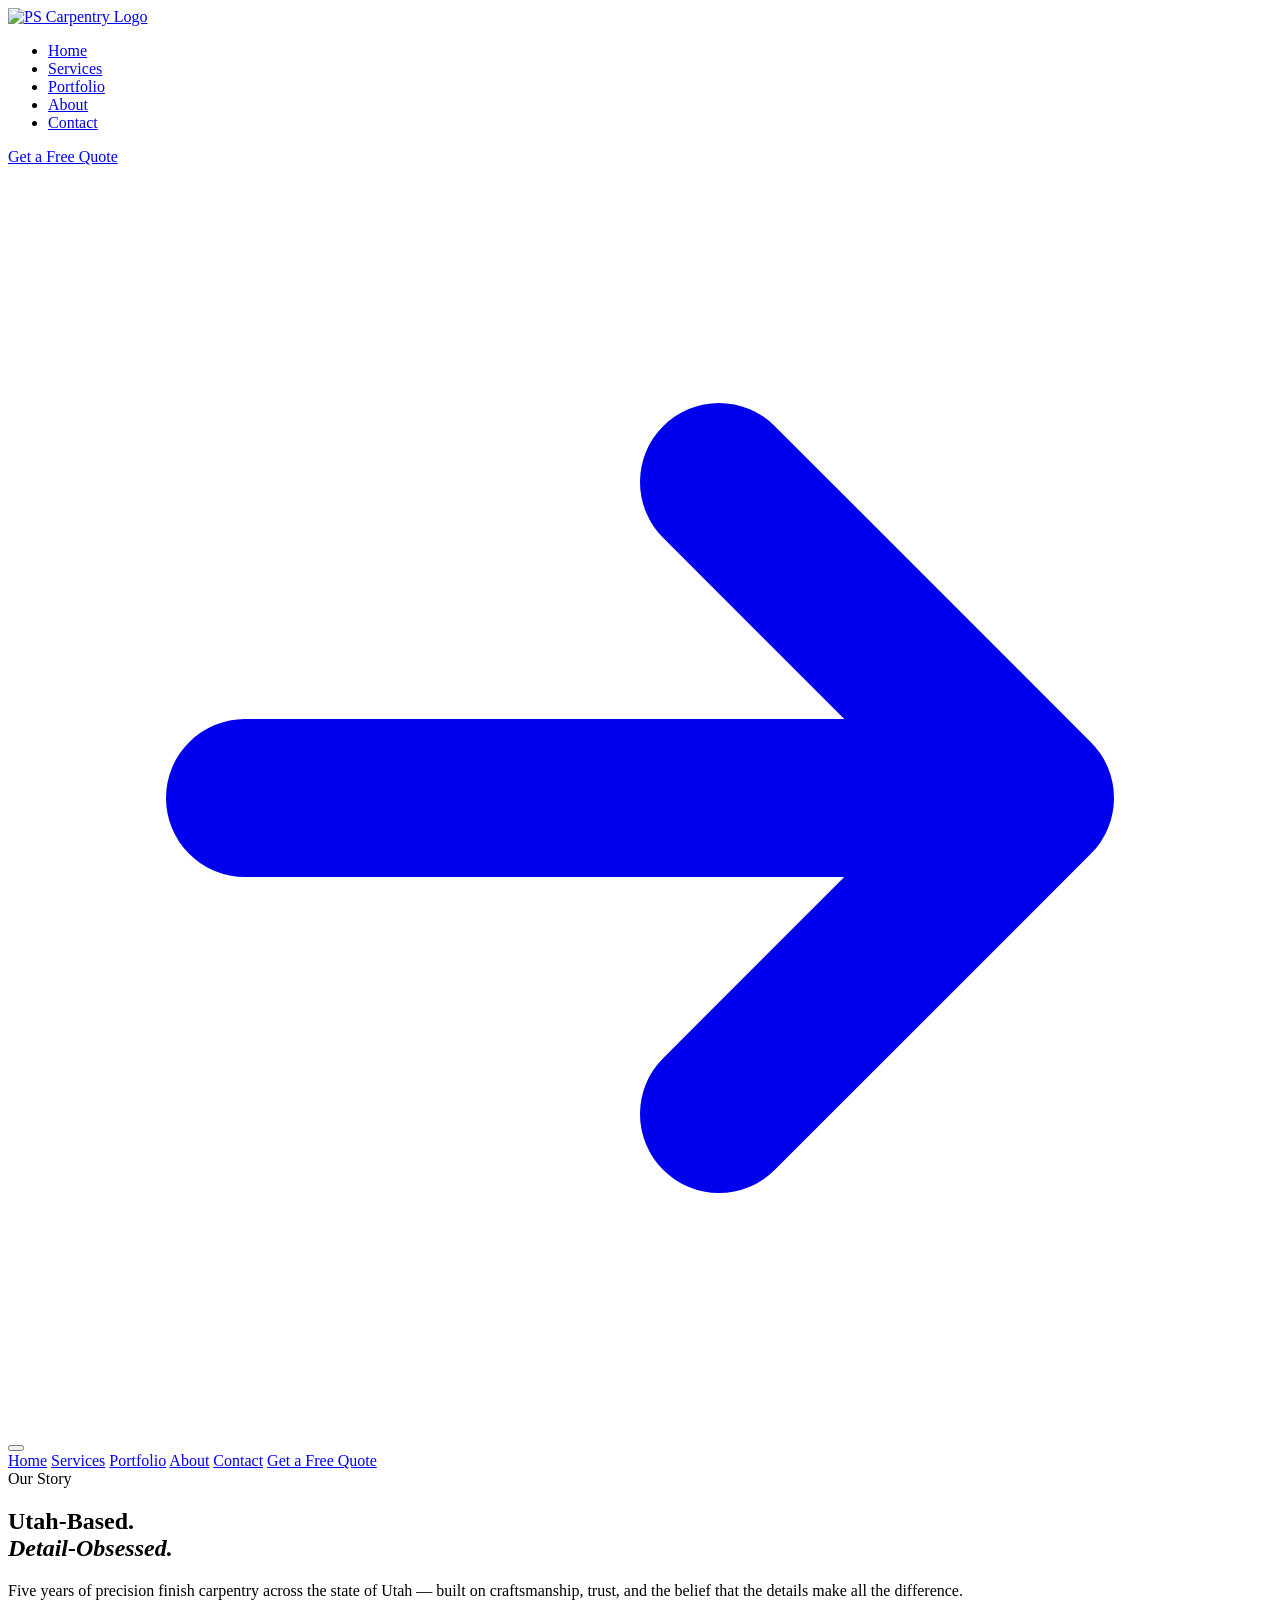
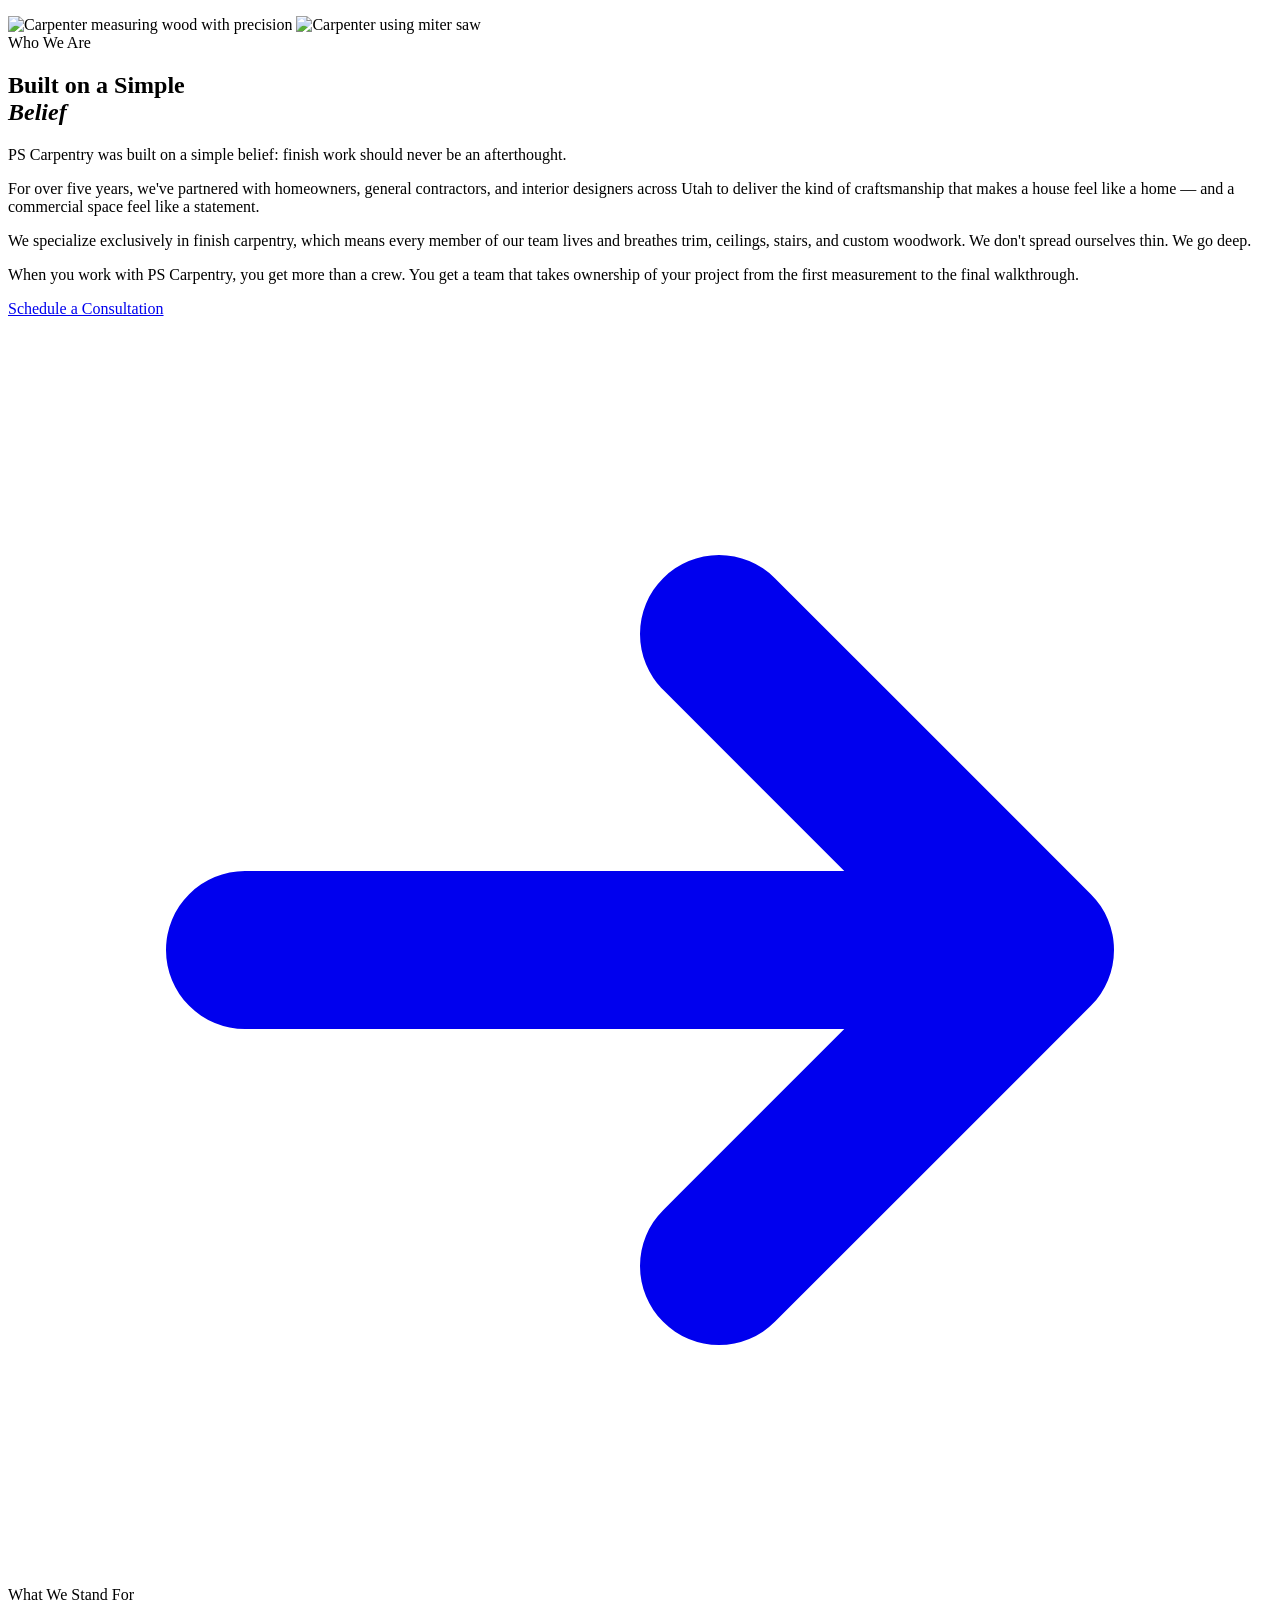
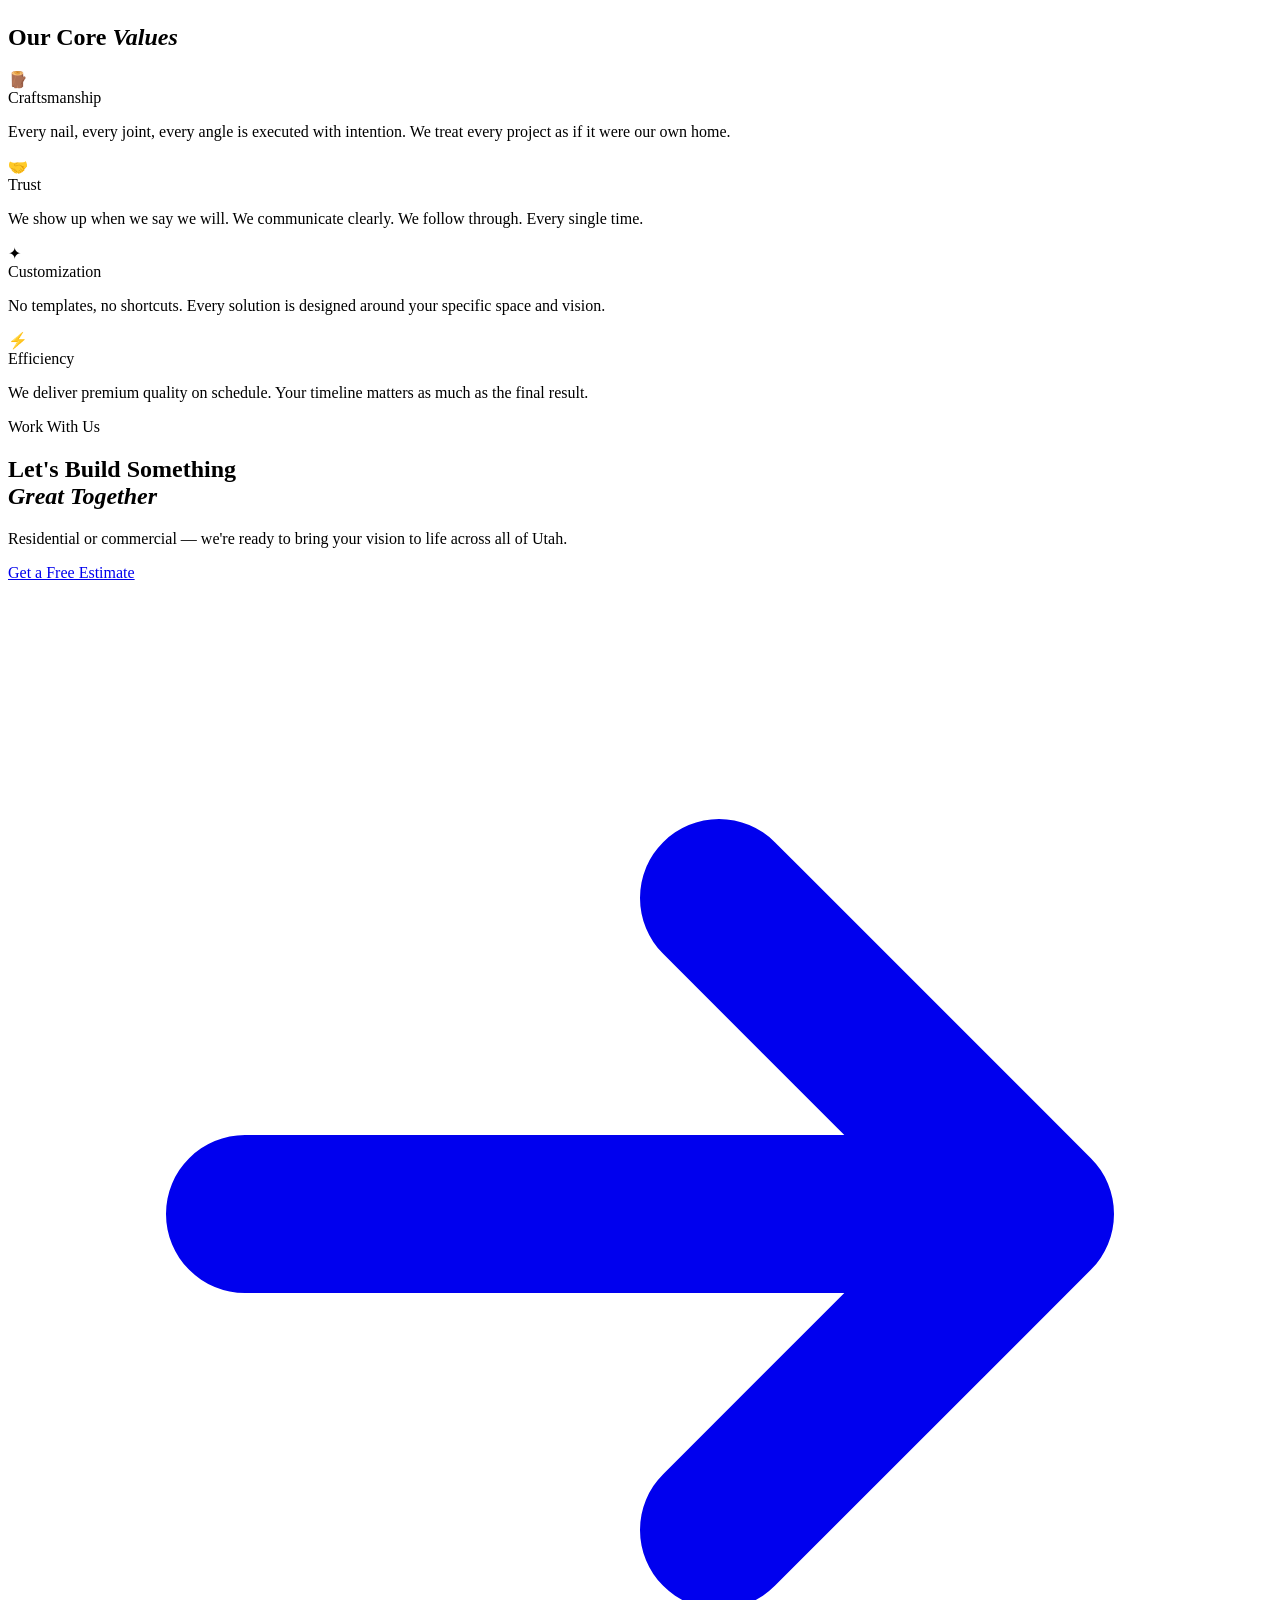
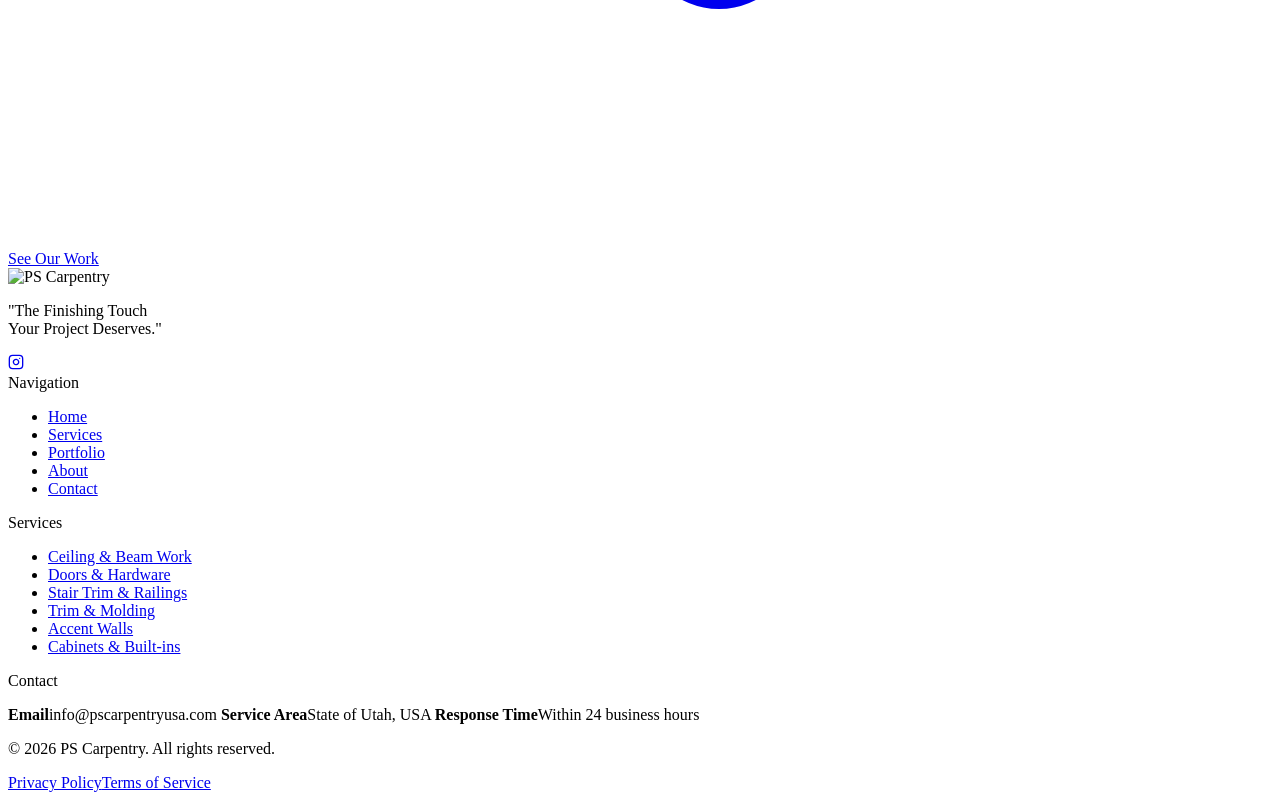
==== about.html @ 9cf77410 "Add files via upload" ====
<!DOCTYPE html>
<html lang="en">
<head>
  <meta charset="UTF-8">
  <meta name="viewport" content="width=device-width, initial-scale=1.0">
  <title>About Us | PS Carpentry — Utah's Finish Carpentry Experts</title>
  <meta name="description" content="5 years delivering precision finish carpentry across Utah. Learn who we are and why clients trust PS Carpentry for every detail.">
  <link rel="canonical" href="https://pscarpentryusa.com/about.html">
  <link rel="icon" type="image/png" href="assets/images/logo.png">
  <link rel="preconnect" href="https://fonts.googleapis.com">
  <link rel="preconnect" href="https://fonts.gstatic.com" crossorigin>
  <link href="https://fonts.googleapis.com/css2?family=Playfair+Display:ital,wght@0,400;0,600;0,700;1,400&family=Raleway:wght@300;400;500;600;700;800&family=Inter:wght@300;400;500&display=swap" rel="stylesheet">
  <link rel="stylesheet" href="assets/css/style.css">
</head>
<body>

  <nav class="nav" aria-label="Main navigation">
    <div class="nav__inner">
      <a href="index.html" class="nav__logo"><img src="assets/images/logo.png" alt="PS Carpentry Logo"></a>
      <ul class="nav__links" role="list">
        <li><a href="index.html">Home</a></li>
        <li><a href="services.html">Services</a></li>
        <li><a href="portfolio.html">Portfolio</a></li>
        <li><a href="about.html">About</a></li>
        <li><a href="contact.html">Contact</a></li>
      </ul>
      <div class="nav__cta">
        <a href="contact.html" class="btn btn-primary">Get a Free Quote
          <svg viewBox="0 0 16 16" fill="none" stroke="currentColor" stroke-width="2" stroke-linecap="round" stroke-linejoin="round"><path d="M3 8h10M9 4l4 4-4 4"/></svg>
        </a>
      </div>
      <button class="nav__hamburger" aria-label="Open menu"><span></span><span></span><span></span></button>
    </div>
  </nav>
  <div class="nav__mobile">
    <a href="index.html">Home</a>
    <a href="services.html">Services</a>
    <a href="portfolio.html">Portfolio</a>
    <a href="about.html">About</a>
    <a href="contact.html">Contact</a>
    <a href="contact.html" class="btn btn-primary">Get a Free Quote</a>
  </div>

  <!-- PAGE HEADER -->
  <section class="page-header">
    <div class="container">
      <span class="section-label page-header__label reveal">Our Story</span>
      <h1 class="section-title reveal reveal-delay-1">Utah-Based.<br><em>Detail-Obsessed.</em></h1>
      <div class="divider reveal reveal-delay-2"></div>
      <p class="section-sub reveal reveal-delay-3">Five years of precision finish carpentry across the state of Utah — built on craftsmanship, trust, and the belief that the details make all the difference.</p>
    </div>
  </section>

  <!-- STORY SECTION -->
  <section class="about-story section">
    <div class="container">
      <div class="about-story__grid">
        <div class="about-story__images reveal">
          <img src="assets/images/portfolio/about-craft-1.jpg" alt="Carpenter measuring wood with precision" class="img-tall">
          <img src="assets/images/portfolio/about-craft-2.jpg" alt="Carpenter using miter saw" style="align-self:end;">
        </div>

        <div class="about-story__content reveal reveal-delay-2">
          <span class="section-label">Who We Are</span>
          <h2 class="section-title">Built on a Simple<br><em>Belief</em></h2>
          <div class="divider"></div>
          <p>PS Carpentry was built on a simple belief: finish work should never be an afterthought.</p>
          <p>For over five years, we've partnered with homeowners, general contractors, and interior designers across Utah to deliver the kind of craftsmanship that makes a house feel like a home — and a commercial space feel like a statement.</p>
          <p>We specialize exclusively in finish carpentry, which means every member of our team lives and breathes trim, ceilings, stairs, and custom woodwork. We don't spread ourselves thin. We go deep.</p>
          <p>When you work with PS Carpentry, you get more than a crew. You get a team that takes ownership of your project from the first measurement to the final walkthrough.</p>
          <a href="contact.html" class="btn btn-primary mt-2">
            Schedule a Consultation
            <svg viewBox="0 0 16 16" fill="none" stroke="currentColor" stroke-width="2" stroke-linecap="round" stroke-linejoin="round"><path d="M3 8h10M9 4l4 4-4 4"/></svg>
          </a>
        </div>
      </div>
    </div>
  </section>

  <!-- VALUES -->
  <section class="about-values section">
    <div class="container">
      <div class="about-values__header reveal">
        <span class="section-label" style="color:var(--red)">What We Stand For</span>
        <h2 class="section-title" style="color:var(--dark)">Our Core <em style="color:var(--wood)">Values</em></h2>
        <div class="divider divider-center"></div>
      </div>
      <div class="values-grid">
        <div class="value-card reveal reveal-delay-1">
          <div class="value-card__icon">🪵</div>
          <div class="value-card__title">Craftsmanship</div>
          <p>Every nail, every joint, every angle is executed with intention. We treat every project as if it were our own home.</p>
        </div>
        <div class="value-card reveal reveal-delay-2">
          <div class="value-card__icon">🤝</div>
          <div class="value-card__title">Trust</div>
          <p>We show up when we say we will. We communicate clearly. We follow through. Every single time.</p>
        </div>
        <div class="value-card reveal reveal-delay-3">
          <div class="value-card__icon">✦</div>
          <div class="value-card__title">Customization</div>
          <p>No templates, no shortcuts. Every solution is designed around your specific space and vision.</p>
        </div>
        <div class="value-card reveal reveal-delay-4">
          <div class="value-card__icon">⚡</div>
          <div class="value-card__title">Efficiency</div>
          <p>We deliver premium quality on schedule. Your timeline matters as much as the final result.</p>
        </div>
      </div>
    </div>
  </section>

  <!-- CTA -->
  <section class="cta-banner">
    <div class="container">
      <div class="cta-banner__inner">
        <div class="cta-banner__text reveal">
          <span class="section-label">Work With Us</span>
          <h2 class="section-title">Let's Build Something<br><em>Great Together</em></h2>
          <p>Residential or commercial — we're ready to bring your vision to life across all of Utah.</p>
        </div>
        <div class="cta-banner__actions reveal reveal-delay-2">
          <a href="contact.html" class="btn btn-primary">
            Get a Free Estimate
            <svg viewBox="0 0 16 16" fill="none" stroke="currentColor" stroke-width="2" stroke-linecap="round" stroke-linejoin="round"><path d="M3 8h10M9 4l4 4-4 4"/></svg>
          </a>
          <a href="portfolio.html" class="btn btn-outline">See Our Work</a>
        </div>
      </div>
    </div>
  </section>

  <footer class="footer">
    <div class="container">
      <div class="footer__top">
        <div class="footer__brand">
          <div class="footer__logo"><img src="assets/images/logo.png" alt="PS Carpentry"></div>
          <p class="footer__tagline">"The Finishing Touch<br>Your Project Deserves."</p>
          <div class="footer__social">
            <a href="https://www.instagram.com/pscarpentryusa/" target="_blank" rel="noopener" aria-label="Instagram">
              <svg width="16" height="16" viewBox="0 0 24 24" fill="none" stroke="currentColor" stroke-width="2" stroke-linecap="round" stroke-linejoin="round"><rect x="2" y="2" width="20" height="20" rx="5" ry="5"/><path d="M16 11.37A4 4 0 1112.63 8 4 4 0 0116 11.37z"/><line x1="17.5" y1="6.5" x2="17.51" y2="6.5"/></svg>
            </a>
          </div>
        </div>
        <div class="footer__col">
          <div class="footer__col-title">Navigation</div>
          <ul>
            <li><a href="index.html">Home</a></li>
            <li><a href="services.html">Services</a></li>
            <li><a href="portfolio.html">Portfolio</a></li>
            <li><a href="about.html">About</a></li>
            <li><a href="contact.html">Contact</a></li>
          </ul>
        </div>
        <div class="footer__col">
          <div class="footer__col-title">Services</div>
          <ul>
            <li><a href="services.html">Ceiling & Beam Work</a></li>
            <li><a href="services.html">Doors & Hardware</a></li>
            <li><a href="services.html">Stair Trim & Railings</a></li>
            <li><a href="services.html">Trim & Molding</a></li>
            <li><a href="services.html">Accent Walls</a></li>
            <li><a href="services.html">Cabinets & Built-ins</a></li>
          </ul>
        </div>
        <div class="footer__col footer__contact">
          <div class="footer__col-title">Contact</div>
          <p>
            <strong>Email</strong>info@pscarpentryusa.com
            <strong>Service Area</strong>State of Utah, USA
            <strong>Response Time</strong>Within 24 business hours
          </p>
        </div>
      </div>
      <div class="footer__bottom">
        <p class="footer__copy">&copy; <span id="year"></span> PS Carpentry. All rights reserved.</p>
        <nav class="footer__legal"><a href="#">Privacy Policy</a><a href="#">Terms of Service</a></nav>
      </div>
    </div>
  </footer>

  <script src="assets/js/main.js"></script>
  <script>document.getElementById('year').textContent = new Date().getFullYear();</script>
</body>
</html>
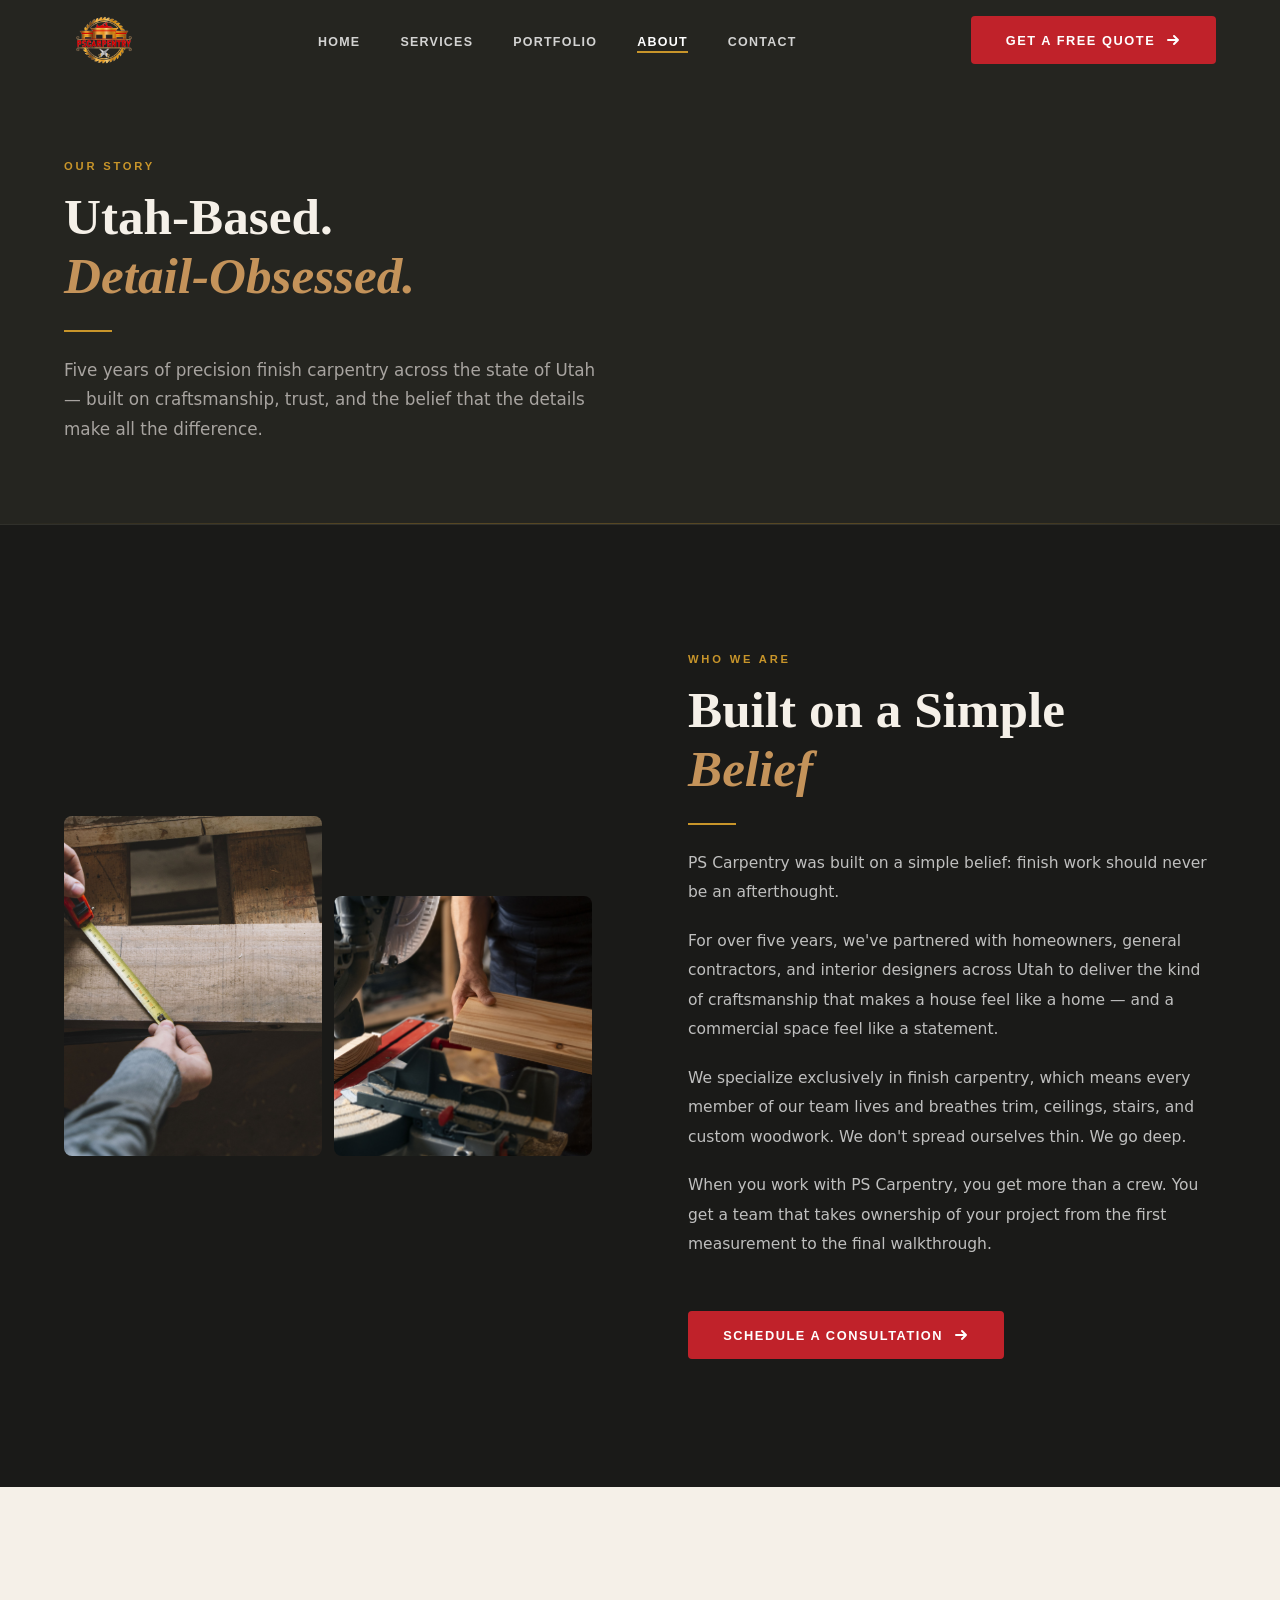
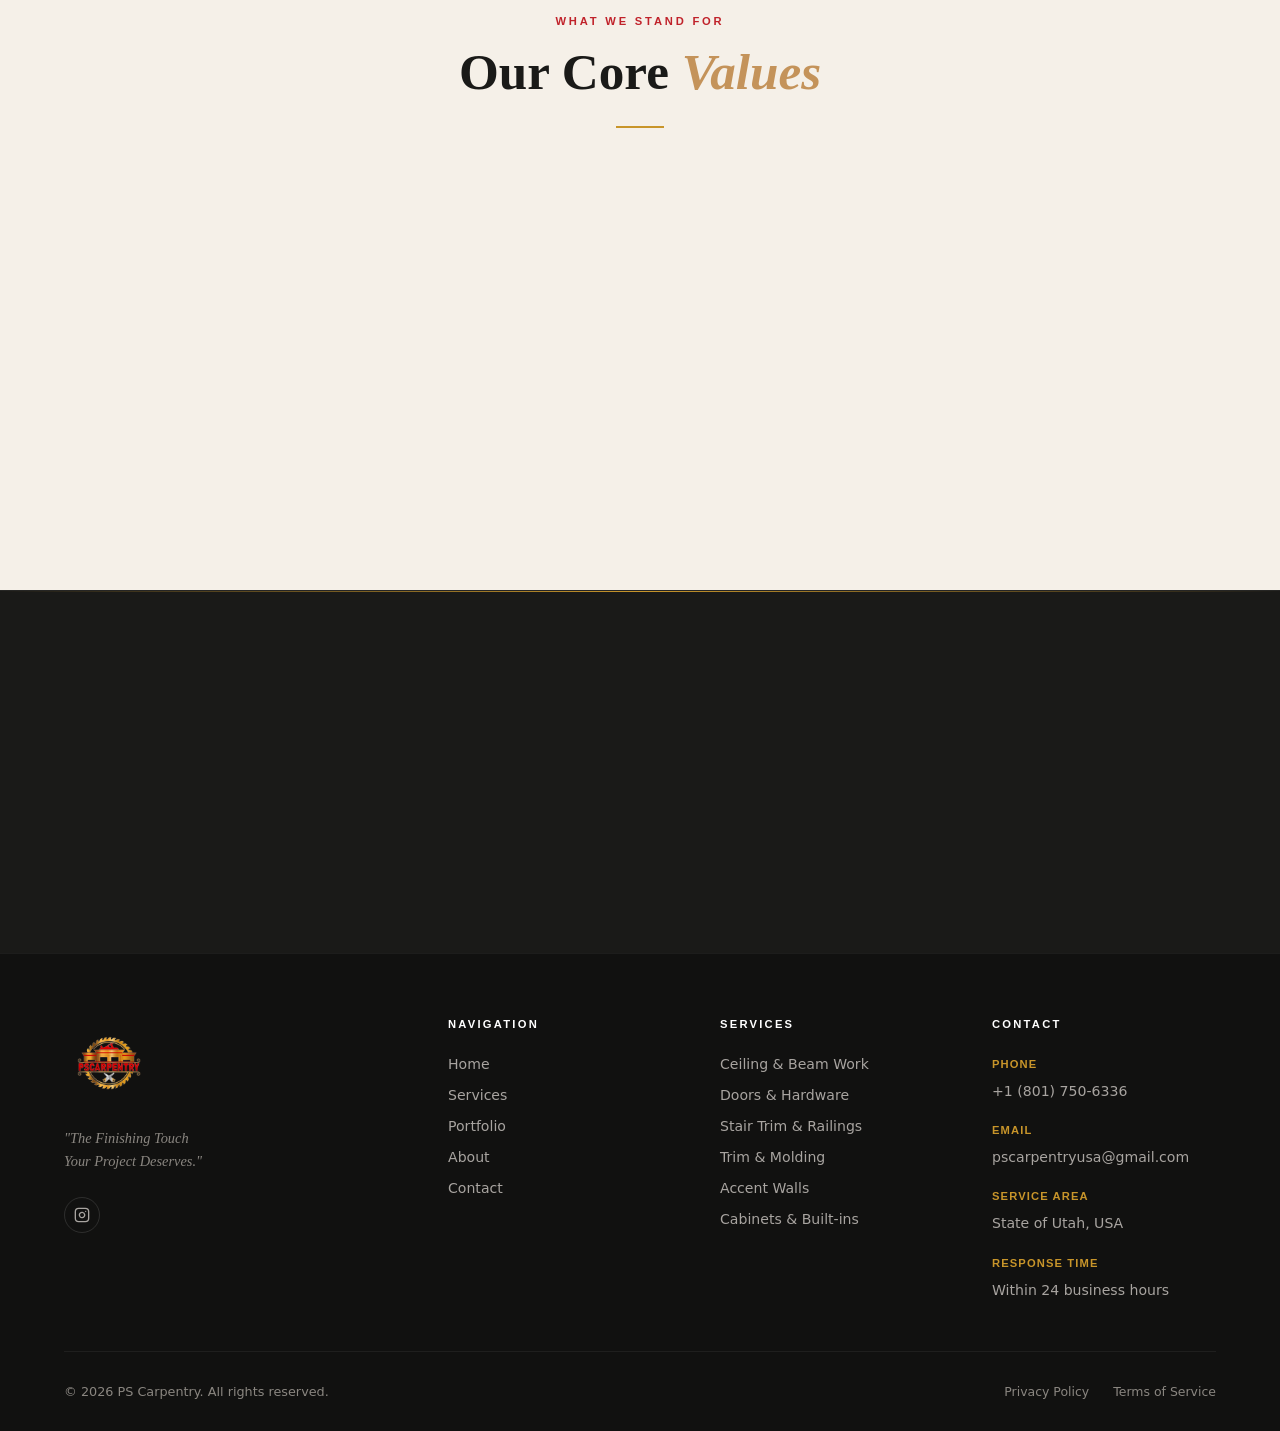
==== commit 9dafc64c: "Add files via upload" ====
--- a/about.html
+++ b/about.html
@@ -1,4 +1,4 @@
-<!DOCTYPE html>
+﻿<!DOCTYPE html>
 <html lang="en">
 <head>
   <meta charset="UTF-8">
@@ -166,7 +166,8 @@
         <div class="footer__col footer__contact">
           <div class="footer__col-title">Contact</div>
           <p>
-            <strong>Email</strong>info@pscarpentryusa.com
+            <strong>Phone</strong>+1 (801) 750-6336
+            <strong>Email</strong>pscarpentryusa@gmail.com
             <strong>Service Area</strong>State of Utah, USA
             <strong>Response Time</strong>Within 24 business hours
           </p>
--- a/assets/css/style.css
+++ b/assets/css/style.css
@@ -0,0 +1,1628 @@
+/* ============================================================
+   PS CARPENTRY — DESIGN SYSTEM
+   pscarpentryusa.com
+   ============================================================ */
+
+/* ── VARIABLES ─────────────────────────────────────────────── */
+:root {
+  --dark:        #1A1A18;
+  --dark-soft:   #252520;
+  --dark-card:   #2E2E29;
+  --cream:       #F5F0E8;
+  --cream-light: #FAF7F2;
+  --cream-dark:  #EDE8DF;
+  --wood:        #C4935A;
+  --wood-light:  #D4A96A;
+  --red:         #C0222A;
+  --red-dark:    #A01D23;
+  --gold:        #C8952A;
+  --gold-light:  #D4A83A;
+  --stone:       #8A8680;
+  --stone-light: #A8A4A0;
+  --white:       #FFFFFF;
+
+  --font-serif: 'Playfair Display', Georgia, serif;
+  --font-sans:  'Raleway', sans-serif;
+  --font-body:  'Inter', system-ui, sans-serif;
+
+  --ease: cubic-bezier(0.25, 0.46, 0.45, 0.94);
+  --ease-out: cubic-bezier(0.16, 1, 0.3, 1);
+  --transition: 0.35s var(--ease);
+
+  --max-w: 1280px;
+  --nav-h: 80px;
+
+  --radius-sm: 4px;
+  --radius:    8px;
+  --radius-lg: 16px;
+}
+
+/* ── RESET ──────────────────────────────────────────────────── */
+*, *::before, *::after { box-sizing: border-box; margin: 0; padding: 0; }
+
+html { scroll-behavior: smooth; font-size: 16px; }
+
+body {
+  font-family: var(--font-body);
+  background: var(--dark);
+  color: var(--cream);
+  overflow-x: hidden;
+  -webkit-font-smoothing: antialiased;
+}
+
+img, video { max-width: 100%; display: block; }
+a { text-decoration: none; color: inherit; }
+ul { list-style: none; }
+button { cursor: pointer; border: none; background: none; font-family: inherit; }
+
+/* ── TYPOGRAPHY ─────────────────────────────────────────────── */
+h1, h2, h3, h4 { font-family: var(--font-serif); line-height: 1.2; }
+
+.section-label {
+  font-family: var(--font-sans);
+  font-size: 0.7rem;
+  font-weight: 700;
+  letter-spacing: 0.25em;
+  text-transform: uppercase;
+  color: var(--gold);
+  display: block;
+  margin-bottom: 1rem;
+}
+
+.section-title {
+  font-size: clamp(2rem, 4vw, 3.2rem);
+  font-weight: 600;
+  line-height: 1.15;
+}
+
+.section-title em { font-style: italic; color: var(--wood); }
+
+.section-sub {
+  font-family: var(--font-body);
+  font-size: 1.05rem;
+  color: var(--stone-light);
+  line-height: 1.75;
+  max-width: 540px;
+}
+
+/* ── LAYOUT HELPERS ─────────────────────────────────────────── */
+.container {
+  width: 100%;
+  max-width: var(--max-w);
+  margin-inline: auto;
+  padding-inline: clamp(1.25rem, 5vw, 4rem);
+}
+
+.section { padding-block: clamp(5rem, 10vw, 9rem); }
+
+.grid-2 { display: grid; grid-template-columns: 1fr 1fr; gap: 2rem; }
+.grid-3 { display: grid; grid-template-columns: repeat(3, 1fr); gap: 2rem; }
+
+/* ── BUTTONS ────────────────────────────────────────────────── */
+.btn {
+  display: inline-flex;
+  align-items: center;
+  gap: 0.6rem;
+  font-family: var(--font-sans);
+  font-size: 0.8rem;
+  font-weight: 700;
+  letter-spacing: 0.12em;
+  text-transform: uppercase;
+  padding: 1rem 2.2rem;
+  border-radius: var(--radius-sm);
+  transition: var(--transition);
+  white-space: nowrap;
+}
+
+.btn-primary {
+  background: var(--red);
+  color: var(--white);
+}
+.btn-primary:hover {
+  background: var(--red-dark);
+  transform: translateY(-2px);
+  box-shadow: 0 8px 24px rgba(192,34,42,0.35);
+}
+
+.btn-outline {
+  background: transparent;
+  color: var(--white);
+  border: 1.5px solid rgba(255,255,255,0.45);
+}
+.btn-outline:hover {
+  border-color: var(--white);
+  background: rgba(255,255,255,0.08);
+  transform: translateY(-2px);
+}
+
+.btn-gold {
+  background: var(--gold);
+  color: var(--dark);
+}
+.btn-gold:hover {
+  background: var(--gold-light);
+  transform: translateY(-2px);
+  box-shadow: 0 8px 24px rgba(200,149,42,0.35);
+}
+
+.btn svg { width: 16px; height: 16px; transition: transform 0.25s var(--ease); }
+.btn:hover svg { transform: translateX(3px); }
+
+/* ── DIVIDER ────────────────────────────────────────────────── */
+.divider {
+  width: 48px;
+  height: 2px;
+  background: var(--gold);
+  margin-block: 1.5rem;
+}
+.divider-center { margin-inline: auto; }
+
+/* ── SCROLL REVEAL ──────────────────────────────────────────── */
+.reveal {
+  opacity: 0;
+  transform: translateY(32px);
+  transition: opacity 0.7s var(--ease-out), transform 0.7s var(--ease-out);
+}
+.reveal.visible {
+  opacity: 1;
+  transform: translateY(0);
+}
+.reveal-delay-1 { transition-delay: 0.1s; }
+.reveal-delay-2 { transition-delay: 0.2s; }
+.reveal-delay-3 { transition-delay: 0.3s; }
+.reveal-delay-4 { transition-delay: 0.4s; }
+.reveal-delay-5 { transition-delay: 0.5s; }
+
+/* ════════════════════════════════════════════════════════════
+   NAV
+════════════════════════════════════════════════════════════ */
+.nav {
+  position: fixed;
+  top: 0;
+  left: 0;
+  right: 0;
+  z-index: 1000;
+  height: var(--nav-h);
+  display: flex;
+  align-items: center;
+  transition: background var(--transition), box-shadow var(--transition);
+}
+
+.nav.scrolled {
+  background: var(--dark);
+  box-shadow: 0 1px 0 rgba(255,255,255,0.06);
+}
+
+.nav__inner {
+  display: flex;
+  align-items: center;
+  justify-content: space-between;
+  width: 100%;
+  max-width: var(--max-w);
+  margin-inline: auto;
+  padding-inline: clamp(1.25rem, 5vw, 4rem);
+}
+
+.nav__logo {
+  display: flex;
+  align-items: center;
+  flex-shrink: 0;
+}
+.nav__logo img {
+  height: 80px;
+  width: auto;
+  object-fit: contain;
+}
+
+.nav__links {
+  display: flex;
+  align-items: center;
+  gap: 2.5rem;
+}
+
+.nav__links a {
+  font-family: var(--font-sans);
+  font-size: 0.78rem;
+  font-weight: 600;
+  letter-spacing: 0.1em;
+  text-transform: uppercase;
+  color: rgba(255,255,255,0.8);
+  transition: color var(--transition);
+  position: relative;
+}
+
+.nav__links a::after {
+  content: '';
+  position: absolute;
+  bottom: -4px;
+  left: 0;
+  width: 0;
+  height: 1.5px;
+  background: var(--gold);
+  transition: width var(--transition);
+}
+
+.nav__links a:hover,
+.nav__links a.active {
+  color: var(--white);
+}
+.nav__links a:hover::after,
+.nav__links a.active::after {
+  width: 100%;
+}
+
+.nav__cta {
+  display: flex;
+  align-items: center;
+  gap: 1rem;
+}
+
+.nav__hamburger {
+  display: none;
+  flex-direction: column;
+  gap: 5px;
+  padding: 8px;
+  cursor: pointer;
+}
+.nav__hamburger span {
+  display: block;
+  width: 24px;
+  height: 2px;
+  background: var(--white);
+  transition: var(--transition);
+  transform-origin: center;
+}
+.nav__hamburger.open span:nth-child(1) { transform: rotate(45deg) translate(5px, 5px); }
+.nav__hamburger.open span:nth-child(2) { opacity: 0; }
+.nav__hamburger.open span:nth-child(3) { transform: rotate(-45deg) translate(5px, -5px); }
+
+/* Mobile Nav */
+.nav__mobile {
+  display: none;
+  position: fixed;
+  top: var(--nav-h);
+  left: 0;
+  right: 0;
+  background: var(--dark);
+  border-top: 1px solid rgba(255,255,255,0.07);
+  padding: 2rem clamp(1.25rem, 5vw, 4rem);
+  z-index: 999;
+  flex-direction: column;
+  gap: 0;
+  transform: translateY(-10px);
+  opacity: 0;
+  pointer-events: none;
+  transition: opacity 0.3s var(--ease), transform 0.3s var(--ease);
+}
+.nav__mobile.open {
+  display: flex;
+  opacity: 1;
+  transform: translateY(0);
+  pointer-events: all;
+}
+.nav__mobile a {
+  font-family: var(--font-sans);
+  font-size: 1rem;
+  font-weight: 600;
+  letter-spacing: 0.08em;
+  text-transform: uppercase;
+  color: rgba(255,255,255,0.8);
+  padding-block: 1rem;
+  border-bottom: 1px solid rgba(255,255,255,0.06);
+  transition: color var(--transition);
+}
+.nav__mobile a:hover { color: var(--white); }
+.nav__mobile .btn { margin-top: 1.5rem; align-self: flex-start; }
+
+/* ════════════════════════════════════════════════════════════
+   HERO
+════════════════════════════════════════════════════════════ */
+.hero {
+  position: relative;
+  height: 100vh;
+  min-height: 600px;
+  display: flex;
+  align-items: center;
+  justify-content: center;
+  overflow: hidden;
+  background: var(--dark);
+}
+
+.hero__video {
+  position: absolute;
+  inset: 0;
+  width: 100%;
+  height: 100%;
+  object-fit: cover;
+  object-position: center;
+  opacity: 0.55;
+  filter: brightness(0.85);
+}
+
+.hero__overlay {
+  position: absolute;
+  inset: 0;
+  background: linear-gradient(
+    to bottom,
+    rgba(26,26,24,0.3) 0%,
+    rgba(26,26,24,0.55) 50%,
+    rgba(26,26,24,0.85) 100%
+  );
+}
+
+.hero__content {
+  position: relative;
+  z-index: 2;
+  text-align: center;
+  max-width: 860px;
+  padding-inline: 1.5rem;
+}
+
+.hero__eyebrow {
+  font-family: var(--font-sans);
+  font-size: 0.72rem;
+  font-weight: 700;
+  letter-spacing: 0.3em;
+  text-transform: uppercase;
+  color: var(--gold);
+  margin-bottom: 1.4rem;
+  opacity: 0;
+  animation: fadeUp 0.8s var(--ease-out) 0.3s forwards;
+}
+
+.hero__title {
+  font-size: clamp(2.8rem, 7vw, 6rem);
+  font-weight: 700;
+  line-height: 1.06;
+  color: var(--white);
+  margin-bottom: 1.6rem;
+  opacity: 0;
+  animation: fadeUp 0.9s var(--ease-out) 0.5s forwards;
+}
+.hero__title em {
+  font-style: italic;
+  color: var(--wood-light);
+}
+
+.hero__sub {
+  font-family: var(--font-body);
+  font-size: clamp(1rem, 1.8vw, 1.2rem);
+  color: rgba(255,255,255,0.7);
+  line-height: 1.65;
+  margin-bottom: 2.8rem;
+  opacity: 0;
+  animation: fadeUp 0.9s var(--ease-out) 0.7s forwards;
+}
+
+.hero__ctas {
+  display: flex;
+  gap: 1rem;
+  justify-content: center;
+  flex-wrap: wrap;
+  opacity: 0;
+  animation: fadeUp 0.9s var(--ease-out) 0.9s forwards;
+}
+
+.hero__scroll {
+  position: absolute;
+  bottom: 2.5rem;
+  left: 50%;
+  transform: translateX(-50%);
+  z-index: 2;
+  display: flex;
+  flex-direction: column;
+  align-items: center;
+  gap: 0.5rem;
+  opacity: 0;
+  animation: fadeIn 1s var(--ease-out) 1.4s forwards;
+}
+.hero__scroll span {
+  font-family: var(--font-sans);
+  font-size: 0.65rem;
+  letter-spacing: 0.2em;
+  text-transform: uppercase;
+  color: rgba(255,255,255,0.45);
+}
+.hero__scroll-line {
+  width: 1px;
+  height: 40px;
+  background: linear-gradient(to bottom, rgba(255,255,255,0.4), transparent);
+  animation: scrollPulse 2s ease-in-out infinite;
+}
+
+@keyframes fadeUp {
+  from { opacity: 0; transform: translateY(24px); }
+  to   { opacity: 1; transform: translateY(0); }
+}
+@keyframes fadeIn {
+  from { opacity: 0; }
+  to   { opacity: 1; }
+}
+@keyframes scrollPulse {
+  0%, 100% { opacity: 0.4; transform: scaleY(1); }
+  50%       { opacity: 0.9; transform: scaleY(1.15); }
+}
+
+/* ════════════════════════════════════════════════════════════
+   TRUST BAR
+════════════════════════════════════════════════════════════ */
+.trust-bar {
+  background: var(--dark-soft);
+  border-top: 1px solid rgba(255,255,255,0.05);
+  border-bottom: 1px solid rgba(255,255,255,0.05);
+  padding-block: 1.5rem;
+}
+
+.trust-bar__inner {
+  display: flex;
+  align-items: center;
+  justify-content: center;
+  gap: 0;
+  flex-wrap: wrap;
+}
+
+.trust-bar__item {
+  display: flex;
+  align-items: center;
+  gap: 0.75rem;
+  padding: 0.5rem 2.5rem;
+  position: relative;
+}
+
+.trust-bar__item + .trust-bar__item::before {
+  content: '';
+  position: absolute;
+  left: 0;
+  top: 50%;
+  transform: translateY(-50%);
+  width: 1px;
+  height: 32px;
+  background: rgba(255,255,255,0.1);
+}
+
+.trust-bar__icon {
+  color: var(--gold);
+  flex-shrink: 0;
+}
+
+.trust-bar__text {
+  font-family: var(--font-sans);
+  font-size: 0.78rem;
+  font-weight: 600;
+  letter-spacing: 0.06em;
+  color: rgba(255,255,255,0.7);
+  text-transform: uppercase;
+}
+.trust-bar__text strong {
+  color: var(--white);
+  display: block;
+  font-size: 1.1rem;
+  letter-spacing: 0;
+}
+
+/* ════════════════════════════════════════════════════════════
+   SERVICES
+════════════════════════════════════════════════════════════ */
+.services {
+  background: var(--dark-soft);
+}
+
+.services__header {
+  text-align: center;
+  margin-bottom: 4rem;
+}
+.services__header .section-sub { margin-inline: auto; }
+
+.services__grid {
+  display: grid;
+  grid-template-columns: repeat(3, 1fr);
+  gap: 1.5px;
+  background: rgba(255,255,255,0.05);
+  border: 1px solid rgba(255,255,255,0.05);
+  border-radius: var(--radius);
+  overflow: hidden;
+}
+
+.service-card {
+  background: var(--dark-card);
+  padding: 2.5rem 2rem;
+  transition: background var(--transition);
+  position: relative;
+  overflow: hidden;
+}
+
+.service-card::before {
+  content: '';
+  position: absolute;
+  bottom: 0;
+  left: 0;
+  right: 0;
+  height: 2px;
+  background: linear-gradient(90deg, var(--gold), var(--wood));
+  transform: scaleX(0);
+  transform-origin: left;
+  transition: transform 0.4s var(--ease);
+}
+
+.service-card:hover {
+  background: #333330;
+}
+.service-card:hover::before {
+  transform: scaleX(1);
+}
+
+.service-card__icon {
+  width: 48px;
+  height: 48px;
+  background: rgba(200,149,42,0.1);
+  border-radius: var(--radius-sm);
+  display: flex;
+  align-items: center;
+  justify-content: center;
+  margin-bottom: 1.5rem;
+  color: var(--gold);
+  transition: background var(--transition);
+}
+.service-card:hover .service-card__icon {
+  background: rgba(200,149,42,0.18);
+}
+
+.service-card__title {
+  font-family: var(--font-sans);
+  font-size: 0.95rem;
+  font-weight: 700;
+  letter-spacing: 0.05em;
+  text-transform: uppercase;
+  color: var(--white);
+  margin-bottom: 0.75rem;
+}
+
+.service-card__desc {
+  font-size: 0.9rem;
+  color: var(--stone-light);
+  line-height: 1.7;
+}
+
+/* ════════════════════════════════════════════════════════════
+   WHY US
+════════════════════════════════════════════════════════════ */
+.why {
+  background: var(--cream);
+  color: var(--dark);
+}
+
+.why .section-label { color: var(--red); }
+.why .section-title { color: var(--dark); }
+.why .section-sub { color: #5a5a54; }
+
+.why__header {
+  margin-bottom: 4rem;
+}
+
+.why__grid {
+  display: grid;
+  grid-template-columns: repeat(3, 1fr);
+  gap: 3rem;
+}
+
+.why-card {
+  position: relative;
+  padding-top: 1rem;
+}
+
+.why-card__number {
+  font-family: var(--font-serif);
+  font-size: 4.5rem;
+  font-weight: 700;
+  color: rgba(26,26,24,0.06);
+  line-height: 1;
+  position: absolute;
+  top: -1rem;
+  left: -0.5rem;
+  pointer-events: none;
+  user-select: none;
+}
+
+.why-card__title {
+  font-family: var(--font-sans);
+  font-size: 0.8rem;
+  font-weight: 800;
+  letter-spacing: 0.15em;
+  text-transform: uppercase;
+  color: var(--dark);
+  margin-bottom: 1rem;
+}
+
+.why-card p {
+  font-size: 0.95rem;
+  color: #5a5a54;
+  line-height: 1.8;
+}
+
+/* ════════════════════════════════════════════════════════════
+   PORTFOLIO PREVIEW
+════════════════════════════════════════════════════════════ */
+.portfolio-preview {
+  background: var(--dark);
+}
+
+.portfolio-preview__header {
+  display: flex;
+  align-items: flex-end;
+  justify-content: space-between;
+  margin-bottom: 3rem;
+  gap: 2rem;
+  flex-wrap: wrap;
+}
+
+.portfolio-preview__grid {
+  display: grid;
+  grid-template-columns: repeat(3, 1fr);
+  grid-template-rows: 280px 280px;
+  gap: 6px;
+}
+
+.portfolio-preview__grid .item:first-child {
+  grid-row: span 2;
+}
+
+.portfolio-item {
+  position: relative;
+  overflow: hidden;
+  border-radius: var(--radius-sm);
+  background: var(--dark-card);
+}
+
+.portfolio-item img {
+  width: 100%;
+  height: 100%;
+  object-fit: cover;
+  transition: transform 0.6s var(--ease);
+}
+
+.portfolio-item:hover img {
+  transform: scale(1.05);
+}
+
+.portfolio-item__overlay {
+  position: absolute;
+  inset: 0;
+  background: linear-gradient(to top, rgba(26,26,24,0.85) 0%, transparent 50%);
+  opacity: 0;
+  transition: opacity var(--transition);
+  display: flex;
+  align-items: flex-end;
+  padding: 1.5rem;
+}
+.portfolio-item:hover .portfolio-item__overlay {
+  opacity: 1;
+}
+
+.portfolio-item__label,
+.portfolio-item__cat {
+  font-family: var(--font-sans);
+  font-size: 0.75rem;
+  font-weight: 700;
+  letter-spacing: 0.1em;
+  text-transform: uppercase;
+  color: var(--gold);
+}
+
+/* portfolio.html uses __hover instead of __overlay — alias it */
+.portfolio-item__hover {
+  position: absolute;
+  inset: 0;
+  background: linear-gradient(to top, rgba(26,26,24,0.85) 0%, transparent 50%);
+  opacity: 0;
+  transition: opacity var(--transition);
+  display: flex;
+  align-items: flex-end;
+  padding: 1.5rem;
+}
+.portfolio-item:hover .portfolio-item__hover { opacity: 1; }
+
+/* Placeholder for when images aren't loaded */
+.portfolio-item--placeholder {
+  background: var(--dark-card);
+  display: flex;
+  align-items: center;
+  justify-content: center;
+}
+.portfolio-item--placeholder span {
+  font-family: var(--font-sans);
+  font-size: 0.7rem;
+  color: var(--stone);
+  text-align: center;
+  padding: 1rem;
+}
+
+/* ════════════════════════════════════════════════════════════
+   INSTAGRAM SECTION
+════════════════════════════════════════════════════════════ */
+.instagram {
+  background: var(--cream);
+  color: var(--dark);
+}
+
+.instagram__header {
+  text-align: center;
+  margin-bottom: 3rem;
+}
+
+.instagram__handle {
+  display: inline-flex;
+  align-items: center;
+  gap: 0.5rem;
+  font-family: var(--font-sans);
+  font-size: 0.85rem;
+  font-weight: 700;
+  color: var(--stone);
+  letter-spacing: 0.04em;
+  margin-top: 0.5rem;
+}
+
+.instagram__grid {
+  display: grid;
+  grid-template-columns: repeat(6, 1fr);
+  gap: 6px;
+  margin-bottom: 2.5rem;
+}
+
+.instagram__post {
+  aspect-ratio: 1;
+  background: var(--cream-dark);
+  border-radius: var(--radius-sm);
+  overflow: hidden;
+  position: relative;
+  cursor: pointer;
+}
+
+.instagram__post img {
+  width: 100%;
+  height: 100%;
+  object-fit: cover;
+  transition: transform 0.5s var(--ease);
+}
+
+.instagram__post:hover img { transform: scale(1.08); }
+
+.instagram__post__hover {
+  position: absolute;
+  inset: 0;
+  background: rgba(26,26,24,0.55);
+  display: flex;
+  align-items: center;
+  justify-content: center;
+  opacity: 0;
+  transition: opacity 0.3s var(--ease);
+}
+.instagram__post:hover .instagram__post__hover { opacity: 1; }
+
+/* Placeholder posts (before embed) */
+.instagram__post--placeholder {
+  background: var(--cream-dark);
+  display: flex;
+  align-items: center;
+  justify-content: center;
+  font-size: 1.5rem;
+  color: var(--stone);
+}
+
+.instagram__embed-wrapper {
+  /* Replace placeholder content with real embed code here */
+  min-height: 200px;
+}
+
+.instagram__cta {
+  text-align: center;
+}
+
+/* ════════════════════════════════════════════════════════════
+   TESTIMONIALS
+════════════════════════════════════════════════════════════ */
+.testimonials {
+  background: var(--dark-soft);
+}
+
+.testimonials__header {
+  text-align: center;
+  margin-bottom: 3.5rem;
+}
+
+.testimonials__grid {
+  display: grid;
+  grid-template-columns: repeat(3, 1fr);
+  gap: 1.5rem;
+}
+
+.testimonial-card {
+  background: var(--dark-card);
+  border: 1px solid rgba(255,255,255,0.06);
+  border-radius: var(--radius);
+  padding: 2rem;
+  position: relative;
+}
+
+.testimonial-card__quote {
+  font-family: var(--font-serif);
+  font-size: 3rem;
+  color: var(--gold);
+  line-height: 1;
+  margin-bottom: 1rem;
+  opacity: 0.6;
+}
+
+.testimonial-card__text {
+  font-size: 0.95rem;
+  color: rgba(255,255,255,0.75);
+  line-height: 1.8;
+  margin-bottom: 1.5rem;
+  font-style: italic;
+}
+
+.testimonial-card__stars {
+  display: flex;
+  gap: 3px;
+  margin-bottom: 1rem;
+  color: var(--gold);
+}
+
+.testimonial-card__author {
+  font-family: var(--font-sans);
+  font-size: 0.8rem;
+  font-weight: 700;
+  letter-spacing: 0.06em;
+  text-transform: uppercase;
+  color: var(--white);
+}
+.testimonial-card__role {
+  font-size: 0.8rem;
+  color: var(--stone);
+  margin-top: 0.2rem;
+}
+
+/* ════════════════════════════════════════════════════════════
+   CTA BANNER
+════════════════════════════════════════════════════════════ */
+.cta-banner {
+  background: var(--dark);
+  border-top: 1px solid rgba(255,255,255,0.05);
+  position: relative;
+  overflow: hidden;
+}
+
+.cta-banner::before {
+  content: '';
+  position: absolute;
+  top: 0;
+  left: 0;
+  right: 0;
+  height: 1px;
+  background: linear-gradient(90deg, transparent, var(--gold), transparent);
+}
+
+.cta-banner__inner {
+  display: flex;
+  align-items: center;
+  justify-content: space-between;
+  gap: 2rem;
+  padding-block: 5rem;
+  flex-wrap: wrap;
+}
+
+.cta-banner__text .section-title { color: var(--white); }
+.cta-banner__text p {
+  color: var(--stone-light);
+  margin-top: 1rem;
+  font-size: 1.05rem;
+  max-width: 500px;
+}
+
+.cta-banner__actions {
+  display: flex;
+  gap: 1rem;
+  flex-wrap: wrap;
+  flex-shrink: 0;
+}
+
+/* ════════════════════════════════════════════════════════════
+   FOOTER
+════════════════════════════════════════════════════════════ */
+.footer {
+  background: #111110;
+  padding-block: 4rem 2rem;
+  border-top: 1px solid rgba(255,255,255,0.05);
+}
+
+.footer__top {
+  display: grid;
+  grid-template-columns: 1.5fr 1fr 1fr 1fr;
+  gap: 3rem;
+  padding-bottom: 3rem;
+  border-bottom: 1px solid rgba(255,255,255,0.06);
+  margin-bottom: 2rem;
+}
+
+.footer__logo img {
+  height: 90px;
+  width: auto;
+  margin-bottom: 1.2rem;
+}
+
+.footer__tagline {
+  font-family: var(--font-serif);
+  font-size: 0.9rem;
+  font-style: italic;
+  color: var(--stone);
+  line-height: 1.6;
+  margin-bottom: 1.5rem;
+}
+
+.footer__social {
+  display: flex;
+  gap: 0.75rem;
+}
+
+.footer__social a {
+  width: 36px;
+  height: 36px;
+  border: 1px solid rgba(255,255,255,0.12);
+  border-radius: 50%;
+  display: flex;
+  align-items: center;
+  justify-content: center;
+  color: var(--stone-light);
+  transition: var(--transition);
+}
+.footer__social a:hover {
+  border-color: var(--gold);
+  color: var(--gold);
+  transform: translateY(-2px);
+}
+
+.footer__col-title {
+  font-family: var(--font-sans);
+  font-size: 0.7rem;
+  font-weight: 800;
+  letter-spacing: 0.2em;
+  text-transform: uppercase;
+  color: var(--white);
+  margin-bottom: 1.5rem;
+}
+
+.footer__col ul { display: flex; flex-direction: column; gap: 0.75rem; }
+.footer__col ul a {
+  font-size: 0.88rem;
+  color: var(--stone-light);
+  transition: color var(--transition);
+}
+.footer__col ul a:hover { color: var(--white); }
+
+.footer__contact p {
+  font-size: 0.88rem;
+  color: var(--stone-light);
+  line-height: 1.8;
+}
+.footer__contact strong {
+  color: var(--gold);
+  font-family: var(--font-sans);
+  font-size: 0.7rem;
+  letter-spacing: 0.1em;
+  text-transform: uppercase;
+  display: block;
+  margin-bottom: 0.3rem;
+  margin-top: 1rem;
+}
+.footer__contact strong:first-child { margin-top: 0; }
+
+.footer__bottom {
+  display: flex;
+  align-items: center;
+  justify-content: space-between;
+  gap: 1rem;
+  flex-wrap: wrap;
+}
+
+.footer__copy {
+  font-size: 0.8rem;
+  color: var(--stone);
+}
+.footer__copy a { color: var(--gold); }
+.footer__copy a:hover { text-decoration: underline; }
+
+.footer__legal {
+  display: flex;
+  gap: 1.5rem;
+}
+.footer__legal a {
+  font-size: 0.78rem;
+  color: var(--stone);
+  transition: color var(--transition);
+}
+.footer__legal a:hover { color: var(--white); }
+
+/* ════════════════════════════════════════════════════════════
+   PAGE HEADER (inner pages)
+════════════════════════════════════════════════════════════ */
+.page-header {
+  padding-top: calc(var(--nav-h) + 5rem);
+  padding-bottom: 5rem;
+  background: var(--dark-soft);
+  position: relative;
+  overflow: hidden;
+  border-bottom: 1px solid rgba(255,255,255,0.05);
+}
+
+.page-header::after {
+  content: '';
+  position: absolute;
+  bottom: 0;
+  left: 0;
+  right: 0;
+  height: 1px;
+  background: linear-gradient(90deg, transparent, var(--gold) 30%, var(--gold) 70%, transparent);
+  opacity: 0.3;
+}
+
+.page-header__label { color: var(--gold); }
+.page-header .section-title { margin-bottom: 1rem; }
+.page-header .section-sub { color: var(--stone-light); }
+
+/* ════════════════════════════════════════════════════════════
+   ABOUT PAGE
+════════════════════════════════════════════════════════════ */
+.about-story {
+  background: var(--dark);
+}
+
+.about-story__grid {
+  display: grid;
+  grid-template-columns: 1fr 1fr;
+  gap: 6rem;
+  align-items: center;
+}
+
+.about-story__images {
+  display: grid;
+  grid-template-columns: 1fr 1fr;
+  gap: 12px;
+}
+
+.about-story__images img {
+  width: 100%;
+  height: 260px;
+  object-fit: cover;
+  border-radius: var(--radius);
+}
+.about-story__images .img-tall {
+  height: 340px;
+  margin-top: -40px;
+}
+
+.about-story__content .section-label { color: var(--gold); }
+.about-story__content .section-title { margin-bottom: 1.5rem; }
+
+.about-story__content p {
+  font-size: 0.97rem;
+  color: rgba(255,255,255,0.72);
+  line-height: 1.9;
+  margin-bottom: 1.2rem;
+}
+
+.about-values {
+  background: var(--cream);
+  color: var(--dark);
+}
+.about-values .section-label { color: var(--red); }
+.about-values .section-title { color: var(--dark); }
+
+.about-values__header { text-align: center; margin-bottom: 4rem; }
+
+.values-grid {
+  display: grid;
+  grid-template-columns: repeat(4, 1fr);
+  gap: 2rem;
+}
+
+.value-card {
+  text-align: center;
+  padding: 2rem 1.5rem;
+  border: 1px solid rgba(26,26,24,0.1);
+  border-radius: var(--radius);
+  transition: border-color var(--transition), box-shadow var(--transition);
+}
+.value-card:hover {
+  border-color: var(--red);
+  box-shadow: 0 4px 24px rgba(192,34,42,0.08);
+}
+
+.value-card__icon {
+  font-size: 2rem;
+  margin-bottom: 1rem;
+}
+.value-card__title {
+  font-family: var(--font-sans);
+  font-size: 0.8rem;
+  font-weight: 800;
+  letter-spacing: 0.12em;
+  text-transform: uppercase;
+  color: var(--dark);
+  margin-bottom: 0.75rem;
+}
+.value-card p { font-size: 0.88rem; color: #5a5a54; line-height: 1.75; }
+
+/* ════════════════════════════════════════════════════════════
+   SERVICES PAGE
+════════════════════════════════════════════════════════════ */
+.services-full,
+.services-detail {
+  background: var(--dark);
+}
+
+.service-block {
+  display: grid;
+  grid-template-columns: 1fr 1fr;
+  gap: 5rem;
+  align-items: center;
+  padding-block: 5rem;
+  border-bottom: 1px solid rgba(255,255,255,0.05);
+}
+
+.service-block:last-child { border-bottom: none; }
+
+/* Legacy modifier */
+.service-block.reverse { direction: rtl; }
+.service-block.reverse > * { direction: ltr; }
+
+/* BEM modifier — swap column order */
+.service-block--reverse .service-block__media { order: 2; }
+.service-block--reverse .service-block__content { order: 1; }
+
+.service-block__media {
+  position: relative;
+}
+
+.service-block__media img {
+  aspect-ratio: 4/3;
+  object-fit: cover;
+  border-radius: var(--radius);
+  width: 100%;
+  display: block;
+}
+
+.service-block__number {
+  position: absolute;
+  bottom: -1rem;
+  left: -1rem;
+  font-family: var(--font-serif);
+  font-size: 5rem;
+  font-weight: 700;
+  color: var(--gold);
+  opacity: 0.12;
+  line-height: 1;
+  pointer-events: none;
+  user-select: none;
+}
+
+.service-block__content .section-label { color: var(--gold); }
+
+.service-block__title {
+  font-family: var(--font-serif);
+  font-size: clamp(1.5rem, 2.5vw, 2.2rem);
+  color: var(--white);
+  margin-bottom: 1.2rem;
+  line-height: 1.2;
+}
+
+.service-block__img {
+  aspect-ratio: 4/3;
+  object-fit: cover;
+  border-radius: var(--radius);
+  width: 100%;
+}
+
+.service-block__label { color: var(--gold); }
+.service-block h2 {
+  font-size: clamp(1.6rem, 3vw, 2.4rem);
+  margin-bottom: 1.2rem;
+}
+
+.service-block p {
+  font-size: 0.95rem;
+  color: rgba(255,255,255,0.7);
+  line-height: 1.85;
+  margin-bottom: 1rem;
+}
+
+.service-block__list {
+  display: flex;
+  flex-direction: column;
+  gap: 0.5rem;
+  margin: 1.5rem 0;
+}
+.service-block__list li {
+  font-size: 0.9rem;
+  color: rgba(255,255,255,0.65);
+  display: flex;
+  gap: 0.75rem;
+  align-items: flex-start;
+}
+.service-block__list li::before {
+  content: '—';
+  color: var(--gold);
+  flex-shrink: 0;
+  margin-top: 0.05em;
+}
+
+/* ── PROCESS STRIP ──────────────────────────────────────── */
+.process-strip {
+  background: var(--cream);
+}
+
+.process-strip__header {
+  text-align: center;
+  margin-bottom: 4rem;
+}
+
+.process-steps {
+  display: grid;
+  grid-template-columns: 1fr auto 1fr auto 1fr auto 1fr;
+  gap: 1rem;
+  align-items: start;
+}
+
+.process-step {
+  text-align: center;
+  padding: 2rem 1.5rem;
+  background: var(--white);
+  border-radius: var(--radius);
+  border: 1px solid rgba(26,26,24,0.08);
+  transition: border-color var(--transition), box-shadow var(--transition);
+}
+.process-step:hover {
+  border-color: var(--red);
+  box-shadow: 0 6px 24px rgba(192,34,42,0.07);
+}
+
+.process-step__num {
+  font-family: var(--font-serif);
+  font-size: 2.5rem;
+  font-weight: 700;
+  color: var(--red);
+  opacity: 0.25;
+  line-height: 1;
+  margin-bottom: 0.75rem;
+}
+
+.process-step__title {
+  font-family: var(--font-sans);
+  font-size: 0.75rem;
+  font-weight: 800;
+  letter-spacing: 0.1em;
+  text-transform: uppercase;
+  color: var(--dark);
+  margin-bottom: 0.75rem;
+}
+
+.process-step p {
+  font-size: 0.85rem;
+  color: #5a5a54;
+  line-height: 1.7;
+}
+
+.process-step__arrow {
+  display: flex;
+  align-items: center;
+  padding-top: 3rem;
+  color: var(--stone);
+}
+.process-step__arrow svg { width: 20px; height: 20px; }
+
+/* ════════════════════════════════════════════════════════════
+   PORTFOLIO PAGE
+════════════════════════════════════════════════════════════ */
+.portfolio-page {
+  background: var(--dark);
+}
+
+.portfolio__filters {
+  display: flex;
+  gap: 0.5rem;
+  flex-wrap: wrap;
+  margin-bottom: 3rem;
+}
+
+.filter-btn {
+  font-family: var(--font-sans);
+  font-size: 0.72rem;
+  font-weight: 700;
+  letter-spacing: 0.12em;
+  text-transform: uppercase;
+  padding: 0.6rem 1.4rem;
+  border: 1.5px solid rgba(255,255,255,0.15);
+  border-radius: 100px;
+  color: rgba(255,255,255,0.6);
+  transition: var(--transition);
+  background: transparent;
+}
+.filter-btn:hover,
+.filter-btn.active {
+  border-color: var(--gold);
+  color: var(--gold);
+  background: rgba(200,149,42,0.08);
+}
+
+.portfolio__grid {
+  display: grid;
+  grid-template-columns: repeat(3, 1fr);
+  gap: 8px;
+}
+
+.portfolio__grid .portfolio-item {
+  aspect-ratio: 4/3;
+}
+.portfolio__grid .portfolio-item.wide {
+  grid-column: span 2;
+  aspect-ratio: auto;
+}
+.portfolio__grid .portfolio-item.tall {
+  grid-row: span 2;
+}
+
+.portfolio-item[data-cat] {
+  transition: opacity 0.4s var(--ease), transform 0.4s var(--ease);
+}
+.portfolio-item.hidden {
+  opacity: 0;
+  pointer-events: none;
+  transform: scale(0.96);
+  display: none;
+}
+
+/* ════════════════════════════════════════════════════════════
+   CONTACT PAGE
+════════════════════════════════════════════════════════════ */
+.contact-page {
+  background: var(--dark);
+}
+
+.contact__grid {
+  display: grid;
+  grid-template-columns: 1fr 1.5fr;
+  gap: 5rem;
+  align-items: start;
+}
+
+.contact__info .section-label { color: var(--gold); }
+.contact__info .section-title { margin-bottom: 1.5rem; }
+
+.contact__info p {
+  font-size: 0.95rem;
+  color: var(--stone-light);
+  line-height: 1.8;
+  margin-bottom: 2.5rem;
+}
+
+.contact__detail {
+  display: flex;
+  flex-direction: column;
+  gap: 1.5rem;
+}
+
+.contact__detail-item {
+  display: flex;
+  gap: 1rem;
+  align-items: flex-start;
+}
+
+.contact__detail-icon {
+  width: 40px;
+  height: 40px;
+  background: rgba(200,149,42,0.1);
+  border-radius: var(--radius-sm);
+  display: flex;
+  align-items: center;
+  justify-content: center;
+  color: var(--gold);
+  flex-shrink: 0;
+}
+
+.contact__detail-text label {
+  display: block;
+  font-family: var(--font-sans);
+  font-size: 0.65rem;
+  font-weight: 700;
+  letter-spacing: 0.15em;
+  text-transform: uppercase;
+  color: var(--stone);
+  margin-bottom: 0.3rem;
+}
+.contact__detail-text span {
+  font-size: 0.93rem;
+  color: var(--white);
+}
+
+/* FORM */
+.contact__form-wrap {
+  background: var(--dark-card);
+  border: 1px solid rgba(255,255,255,0.07);
+  border-radius: var(--radius-lg);
+  padding: 3rem;
+}
+
+.form-title {
+  font-family: var(--font-serif);
+  font-size: 1.5rem;
+  color: var(--white);
+  margin-bottom: 0.5rem;
+}
+.form-sub {
+  font-size: 0.88rem;
+  color: var(--stone-light);
+  margin-bottom: 2rem;
+}
+
+.form__row {
+  display: grid;
+  grid-template-columns: 1fr 1fr;
+  gap: 1rem;
+}
+
+.form__group {
+  display: flex;
+  flex-direction: column;
+  gap: 0.5rem;
+  margin-bottom: 1.25rem;
+}
+
+.form__group label {
+  font-family: var(--font-sans);
+  font-size: 0.7rem;
+  font-weight: 700;
+  letter-spacing: 0.12em;
+  text-transform: uppercase;
+  color: var(--stone-light);
+}
+
+.form__group input,
+.form__group select,
+.form__group textarea {
+  background: rgba(255,255,255,0.05);
+  border: 1.5px solid rgba(255,255,255,0.1);
+  border-radius: var(--radius-sm);
+  color: var(--white);
+  font-family: var(--font-body);
+  font-size: 0.93rem;
+  padding: 0.85rem 1rem;
+  transition: border-color var(--transition);
+  outline: none;
+  width: 100%;
+}
+.form__group input::placeholder,
+.form__group textarea::placeholder {
+  color: rgba(255,255,255,0.25);
+}
+.form__group input:focus,
+.form__group select:focus,
+.form__group textarea:focus {
+  border-color: var(--gold);
+  background: rgba(255,255,255,0.07);
+}
+.form__group select {
+  appearance: none;
+  cursor: pointer;
+  background-image: url("data:image/svg+xml,%3Csvg xmlns='http://www.w3.org/2000/svg' width='12' height='8' viewBox='0 0 12 8'%3E%3Cpath d='M1 1l5 5 5-5' stroke='%238A8680' stroke-width='1.5' fill='none' stroke-linecap='round'/%3E%3C/svg%3E");
+  background-repeat: no-repeat;
+  background-position: right 1rem center;
+  padding-right: 2.5rem;
+}
+.form__group select option { background: var(--dark-card); }
+.form__group textarea { resize: vertical; min-height: 130px; }
+
+.form__captcha {
+  margin-block: 1.5rem;
+}
+
+.form__submit {
+  width: 100%;
+  justify-content: center;
+  padding-block: 1.1rem;
+  font-size: 0.85rem;
+}
+
+.form__success {
+  display: none;
+  text-align: center;
+  padding: 2rem;
+}
+.form__success.show { display: block; }
+.form__success h3 {
+  font-family: var(--font-serif);
+  font-size: 1.8rem;
+  color: var(--white);
+  margin-bottom: 0.75rem;
+}
+.form__success p { color: var(--stone-light); font-size: 0.95rem; }
+
+/* ════════════════════════════════════════════════════════════
+   UTILITIES
+════════════════════════════════════════════════════════════ */
+.text-center { text-align: center; }
+.text-cream { color: var(--cream); }
+.text-gold { color: var(--gold); }
+.text-red { color: var(--red); }
+.mt-1 { margin-top: 1rem; }
+.mt-2 { margin-top: 2rem; }
+.mt-3 { margin-top: 3rem; }
+
+/* ════════════════════════════════════════════════════════════
+   RESPONSIVE
+════════════════════════════════════════════════════════════ */
+@media (max-width: 1024px) {
+  .nav__links { gap: 1.75rem; }
+  .services__grid { grid-template-columns: repeat(2, 1fr); }
+  .portfolio-preview__grid { grid-template-rows: 220px 220px; }
+  .footer__top { grid-template-columns: 1fr 1fr; gap: 2.5rem; }
+  .about-story__grid { gap: 3rem; }
+  .contact__grid { gap: 3rem; }
+  .values-grid { grid-template-columns: repeat(2, 1fr); }
+}
+
+@media (max-width: 768px) {
+  :root { --nav-h: 70px; }
+
+  .nav__links,
+  .nav__cta { display: none; }
+  .nav__hamburger { display: flex; }
+
+  .hero__title { font-size: clamp(2.2rem, 8vw, 3.5rem); }
+
+  .trust-bar__item { padding: 0.5rem 1rem; }
+
+  .services__grid { grid-template-columns: 1fr; }
+
+  .why__grid { grid-template-columns: 1fr; gap: 2rem; }
+
+  .portfolio-preview__grid {
+    grid-template-columns: 1fr 1fr;
+    grid-template-rows: 180px 180px 180px;
+  }
+  .portfolio-preview__grid .item:first-child { grid-row: span 1; }
+
+  .instagram__grid { grid-template-columns: repeat(3, 1fr); }
+
+  .testimonials__grid { grid-template-columns: 1fr; }
+
+  .cta-banner__inner { flex-direction: column; text-align: center; }
+  .cta-banner__actions { justify-content: center; }
+
+  .footer__top { grid-template-columns: 1fr; gap: 2rem; }
+  .footer__bottom { flex-direction: column; text-align: center; }
+
+  .about-story__grid { grid-template-columns: 1fr; }
+  .about-story__images { grid-column: 1; }
+
+  .service-block { grid-template-columns: 1fr; gap: 2rem; }
+  .service-block.reverse { direction: ltr; }
+  .service-block--reverse .service-block__media { order: unset; }
+  .service-block--reverse .service-block__content { order: unset; }
+  .process-steps { grid-template-columns: 1fr 1fr; }
+  .process-step__arrow { display: none; }
+
+  .portfolio__grid { grid-template-columns: 1fr 1fr; }
+  .portfolio__grid .portfolio-item.wide { grid-column: span 1; }
+
+  .contact__grid { grid-template-columns: 1fr; }
+  .contact__form-wrap { padding: 2rem 1.5rem; }
+  .form__row { grid-template-columns: 1fr; }
+
+  .values-grid { grid-template-columns: 1fr 1fr; gap: 1.25rem; }
+}
+
+@media (max-width: 480px) {
+  .portfolio-preview__grid { grid-template-columns: 1fr; }
+  .instagram__grid { grid-template-columns: repeat(2, 1fr); }
+  .portfolio__grid { grid-template-columns: 1fr; }
+  .values-grid { grid-template-columns: 1fr; }
+  .hero__ctas { flex-direction: column; align-items: center; }
+}
